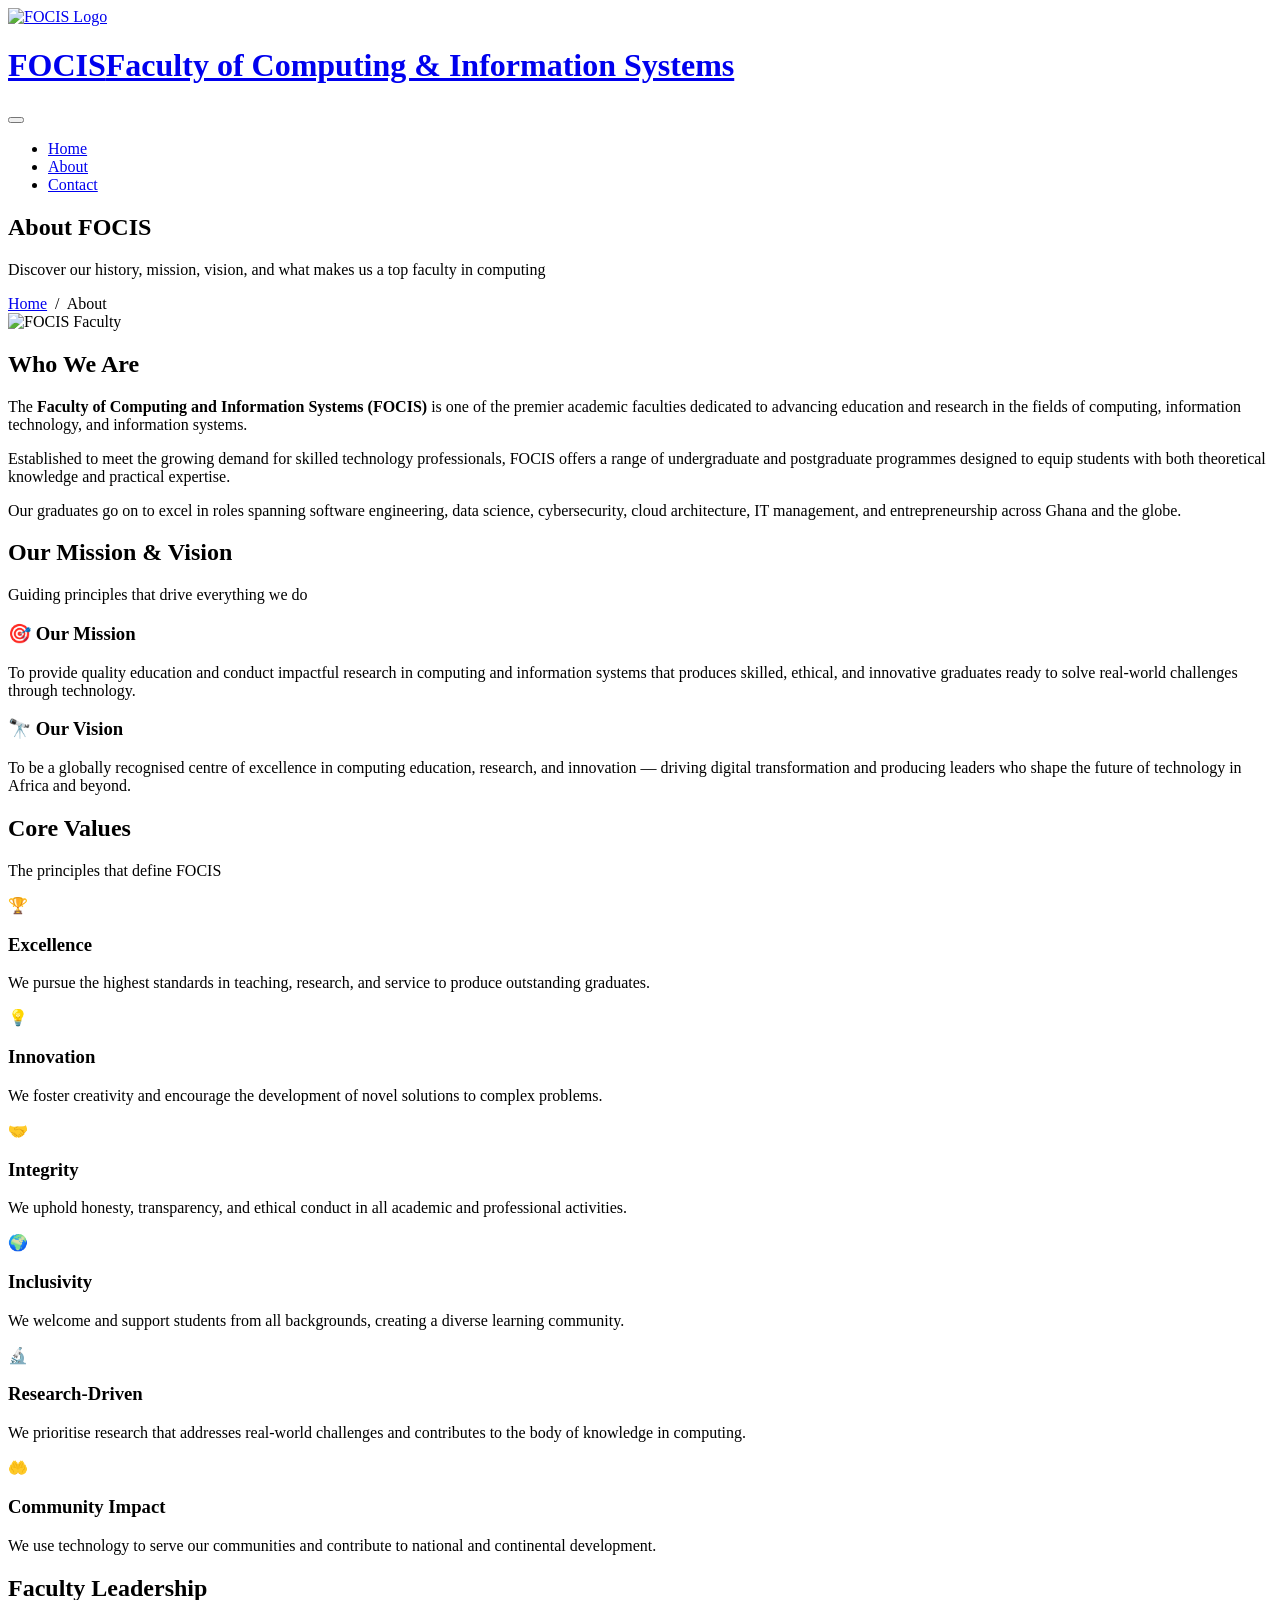
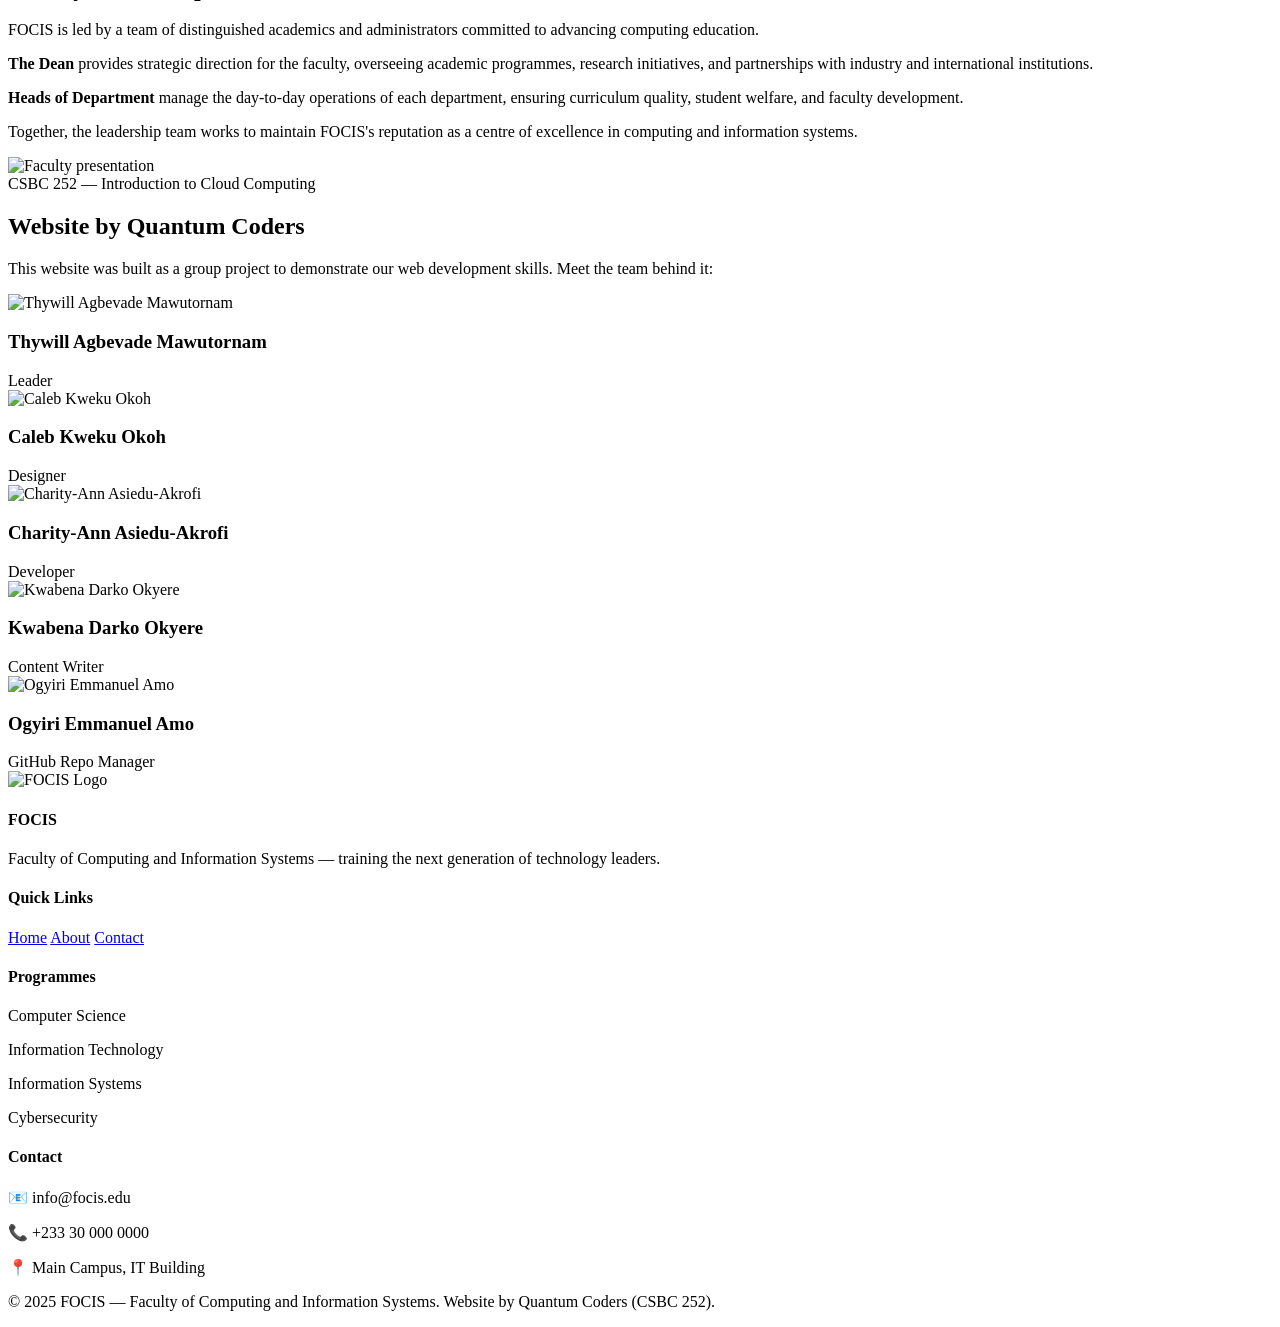
==== about.html @ b1d5926c "Add files via upload" ====
<!DOCTYPE html>
<html lang="en">
<head>
  <meta charset="UTF-8">
  <meta name="viewport" content="width=device-width, initial-scale=1.0">
  <title>About | FOCIS — Faculty of Computing and Information Systems</title>
  <link rel="stylesheet" href="style.css">
</head>
<body>

  <!-- ========== HEADER ========== -->
  <header>
    <div class="container">
      <a href="index.html" class="logo">
         <img src="images/G logo.jpg" alt="FOCIS Logo" class="logo-icon" height ="42" width ="42">
        <h1>FOCIS<span>Faculty of Computing &amp; Information Systems</span></h1>
      </a>
      <nav>
        <button class="hamburger" onclick="toggleMenu()" aria-label="Toggle menu">
          <span></span><span></span><span></span>
        </button>
        <ul id="navMenu">
          <li><a href="index.html">Home</a></li>
          <li><a href="about.html" class="active">About</a></li>
          <li><a href="contact.html">Contact</a></li>
        </ul>
      </nav>
    </div>
  </header>

  <!-- ========== PAGE BANNER ========== -->
  <section class="page-banner">
    <h2>About FOCIS</h2>
    <p>Discover our history, mission, vision, and what makes us a top faculty in computing</p>
    <div class="breadcrumb">
      <a href="index.html">Home</a> &nbsp;/&nbsp; About
    </div>
  </section>

  <!-- ========== OVERVIEW ========== -->
  <section class="section">
    <div class="container">
      <div class="two-col fade-in">
        <div class="image">
          <img src="images/focis.jpg" alt="FOCIS Faculty">
        </div>
        <div class="text">
          <h2>Who We Are</h2>
          <p>The <strong>Faculty of Computing and Information Systems (FOCIS)</strong> is one of the premier academic faculties dedicated to advancing education and research in the fields of computing, information technology, and information systems.</p>
          <p>Established to meet the growing demand for skilled technology professionals, FOCIS offers a range of undergraduate and postgraduate programmes designed to equip students with both theoretical knowledge and practical expertise.</p>
          <p>Our graduates go on to excel in roles spanning software engineering, data science, cybersecurity, cloud architecture, IT management, and entrepreneurship across Ghana and the globe.</p>
        </div>
      </div>
    </div>
  </section>

  <!-- ========== MISSION & VISION ========== -->
  <section class="section" style="background:#fff;">
    <div class="container">
      <div class="section-title fade-in">
        <h2>Our Mission &amp; Vision</h2>
        <p>Guiding principles that drive everything we do</p>
        <span class="underline"></span>
      </div>

      <div class="info-boxes fade-in">
        <div class="info-box">
          <h3>🎯 Our Mission</h3>
          <p>To provide quality education and conduct impactful research in computing and information systems that produces skilled, ethical, and innovative graduates ready to solve real-world challenges through technology.</p>
        </div>
        <div class="info-box">
          <h3>🔭 Our Vision</h3>
          <p>To be a globally recognised centre of excellence in computing education, research, and innovation — driving digital transformation and producing leaders who shape the future of technology in Africa and beyond.</p>
        </div>
      </div>
    </div>
  </section>

  <!-- ========== CORE VALUES ========== -->
  <section class="section">
    <div class="container">
      <div class="section-title fade-in">
        <h2>Core Values</h2>
        <p>The principles that define FOCIS</p>
        <span class="underline"></span>
      </div>

      <div class="cards fade-in">
        <div class="card">
          <div class="icon">🏆</div>
          <h3>Excellence</h3>
          <p>We pursue the highest standards in teaching, research, and service to produce outstanding graduates.</p>
        </div>
        <div class="card">
          <div class="icon">💡</div>
          <h3>Innovation</h3>
          <p>We foster creativity and encourage the development of novel solutions to complex problems.</p>
        </div>
        <div class="card">
          <div class="icon">🤝</div>
          <h3>Integrity</h3>
          <p>We uphold honesty, transparency, and ethical conduct in all academic and professional activities.</p>
        </div>
        <div class="card">
          <div class="icon">🌍</div>
          <h3>Inclusivity</h3>
          <p>We welcome and support students from all backgrounds, creating a diverse learning community.</p>
        </div>
        <div class="card">
          <div class="icon">🔬</div>
          <h3>Research-Driven</h3>
          <p>We prioritise research that addresses real-world challenges and contributes to the body of knowledge in computing.</p>
        </div>
        <div class="card">
          <div class="icon">🤲</div>
          <h3>Community Impact</h3>
          <p>We use technology to serve our communities and contribute to national and continental development.</p>
        </div>
      </div>
    </div>
  </section>

  <!-- ========== LEADERSHIP ========== -->
  <section class="section">
    <div class="container">
      <div class="two-col fade-in">
        <div class="text">
          <h2>Faculty Leadership</h2>
          <p>FOCIS is led by a team of distinguished academics and administrators committed to advancing computing education.</p>
          <p><strong>The Dean</strong> provides strategic direction for the faculty, overseeing academic programmes, research initiatives, and partnerships with industry and international institutions.</p>
          <p><strong>Heads of Department</strong> manage the day-to-day operations of each department, ensuring curriculum quality, student welfare, and faculty development.</p>
          <p>Together, the leadership team works to maintain FOCIS's reputation as a centre of excellence in computing and information systems.</p>
        </div>
        <div class="image">
          <img src="images/GT.jpeg" alt="Faculty presentation">
        </div>
      </div>
    </div>
  </section>

  <!-- ========== GROUP CREDITS ========== -->
  <section class="credits-banner">
    <div class="container">
      <span class="course-tag">CSBC 252 — Introduction to Cloud Computing</span>
      <h2>Website by Quantum Coders</h2>
      <p>This website was built as a group project to demonstrate our web development skills. Meet the team behind it:</p>

      <div class="team-grid">
        <div class="team-card">
          <div class="avatar">
            <img src="images/THYWILL.jpeg" alt="Thywill Agbevade Mawutornam">
          </div>
          <h3>Thywill Agbevade Mawutornam</h3>
          <div class="role">Leader</div>
        </div>
        <div class="team-card">
          <div class="avatar">
            <img src="images/CALEB1.jpeg" alt="Caleb Kweku Okoh">
          </div>
          <h3>Caleb Kweku Okoh</h3>
          <div class="role">Designer</div>
        </div>
        <div class="team-card">
          <div class="avatar">
            <img src="images/ANN.jpeg" alt="Charity-Ann Asiedu-Akrofi">
          </div>
          <h3>Charity-Ann Asiedu-Akrofi</h3>
          <div class="role">Developer</div>
        </div>
        <div class="team-card">
          <div class="avatar">
            <img src="images/DARKO1.jpeg" alt="Kwabena Darko Okyere">
          </div>
          <h3>Kwabena Darko Okyere</h3>
          <div class="role">Content Writer</div>
        </div>
        <div class="team-card">
          <div class="avatar">
            <img src="images/AMO1.jpeg" alt="Ogyiri Emmanuel Amo">
          </div>
          <h3>Ogyiri Emmanuel Amo</h3>
          <div class="role">GitHub Repo Manager</div>
        </div>
      </div>
    </div>
  </section>

  <!-- ========== FOOTER ========== -->
  <footer>
    <div class="container">
      <div class="footer-grid">
        <div class="footer-col">
          <img src="images/G logo.jpg" alt="FOCIS Logo" class="logo-icon" height ="42" width ="42">
          <h4> FOCIS</h4>
          <p>Faculty of Computing and Information Systems — training the next generation of technology leaders.</p>
        </div>
        <div class="footer-col">
          <h4>Quick Links</h4>
          <a href="index.html">Home</a>
          <a href="about.html">About</a>
          <a href="contact.html">Contact</a>
        </div>
        <div class="footer-col">
          <h4>Programmes</h4>
          <p>Computer Science</p>
          <p>Information Technology</p>
          <p>Information Systems</p>
          <p>Cybersecurity</p>
        </div>
        <div class="footer-col">
          <h4>Contact</h4>
          <p>📧 info@focis.edu</p>
          <p>📞 +233 30 000 0000</p>
          <p>📍 Main Campus, IT Building</p>
        </div>
      </div>
      <div class="footer-bottom">
        <p>&copy; 2025 FOCIS — Faculty of Computing and Information Systems. Website by Quantum Coders (CSBC 252).</p>
      </div>
    </div>
  </footer>

  <!-- ========== JAVASCRIPT ========== -->
  <script>
    function toggleMenu() {
      document.getElementById('navMenu').classList.toggle('open');
    }

    const observer = new IntersectionObserver((entries) => {
      entries.forEach(entry => {
        if (entry.isIntersecting) {
          entry.target.classList.add('visible');
        }
      });
    }, { threshold: 0.15 });

    document.querySelectorAll('.fade-in').forEach(el => observer.observe(el));
  </script>

</body>
</html>
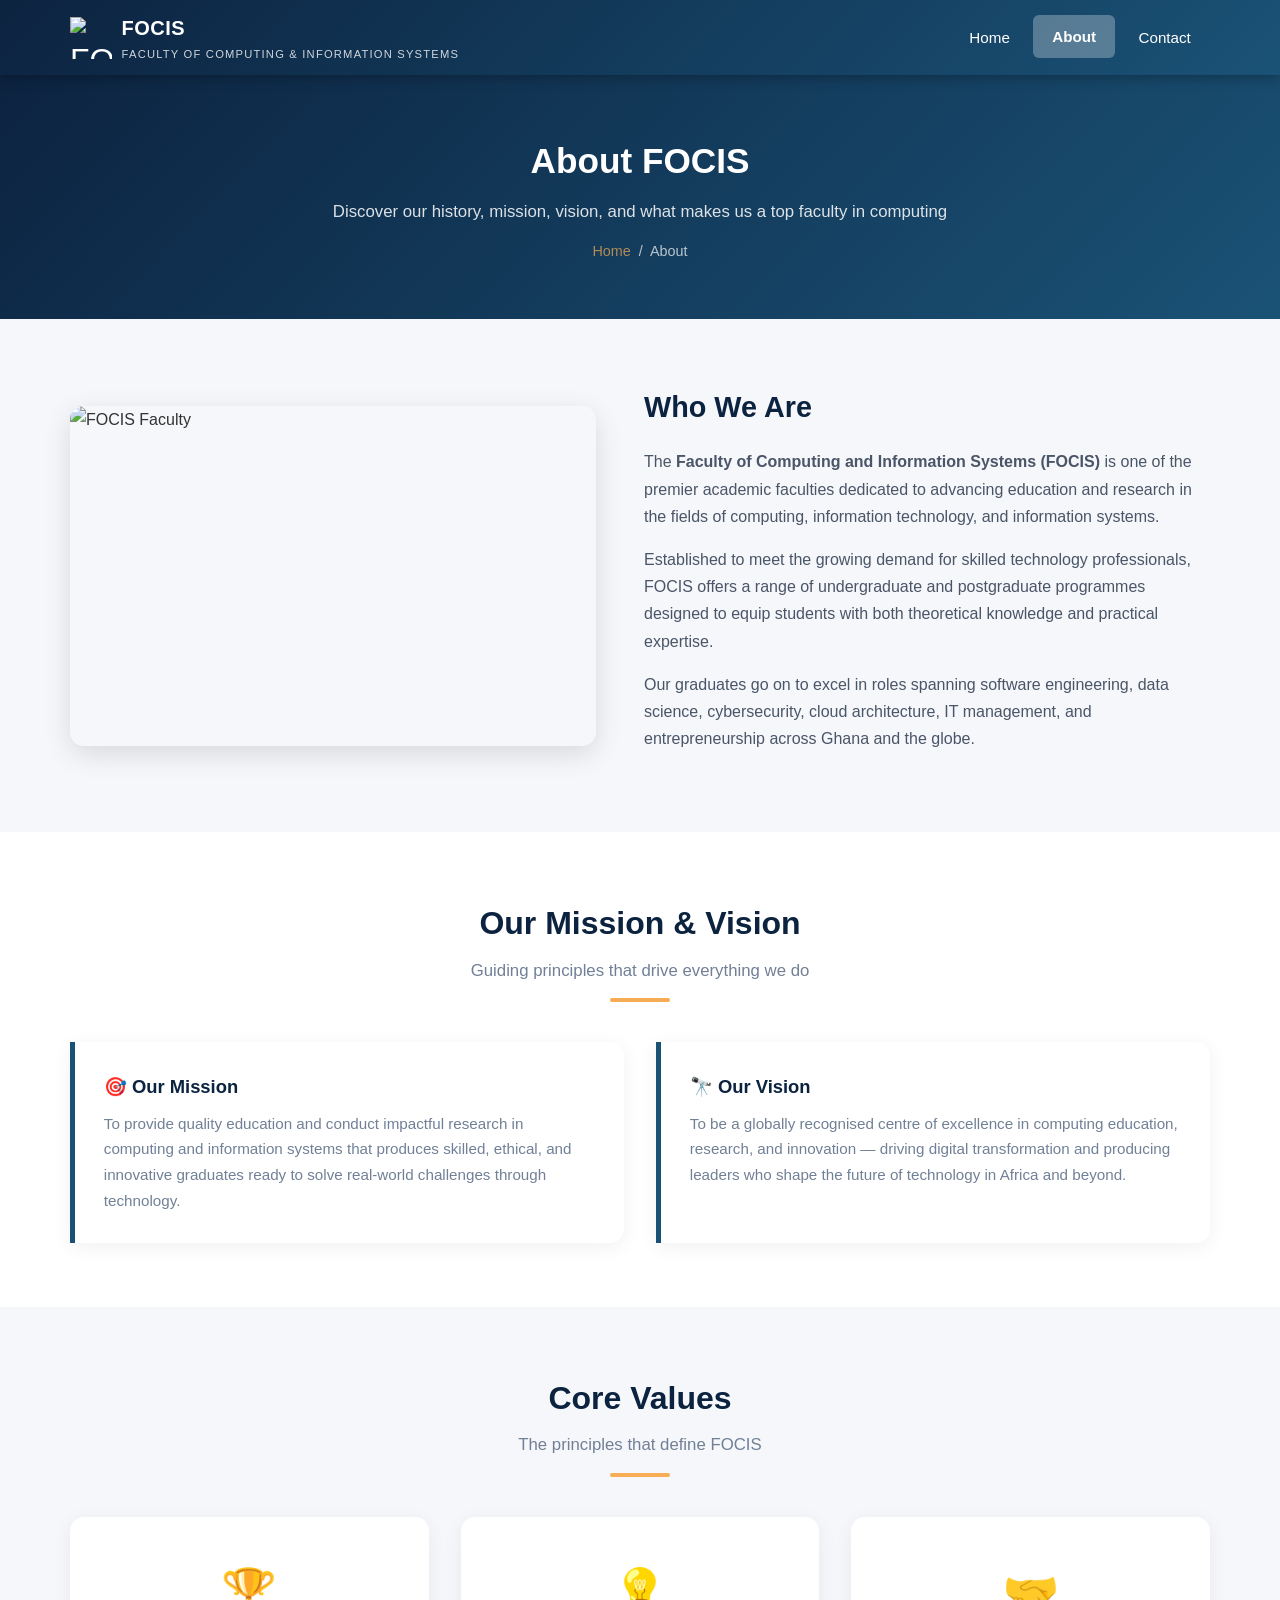
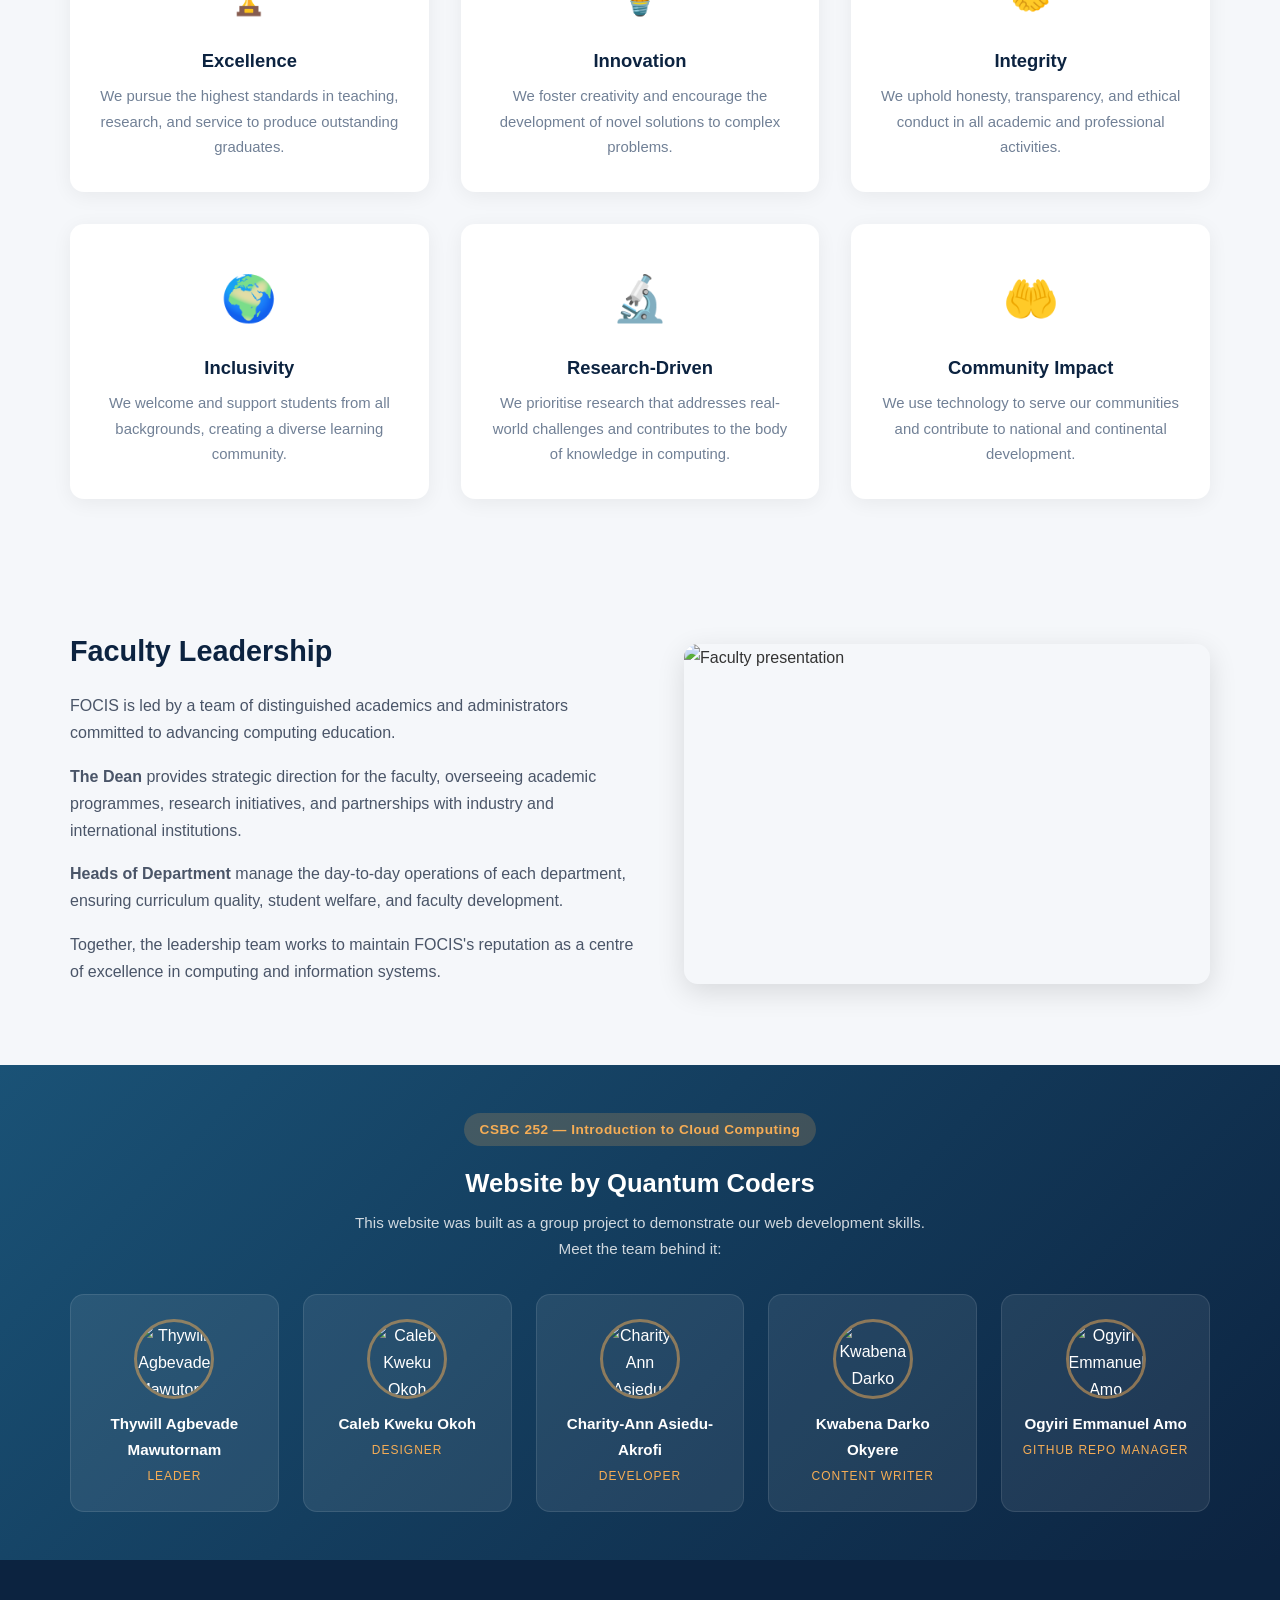
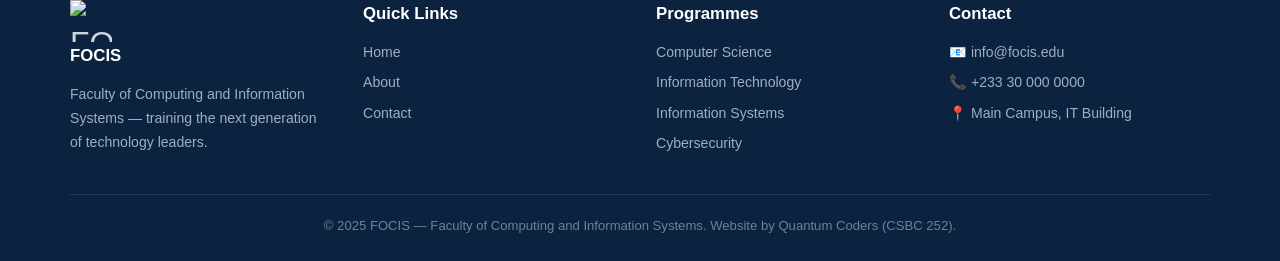
==== commit ec8a8d52: "few changes to index.html, added script.js and style.css, and made minor edits to about.html" ====
--- a/about.html
+++ b/about.html
@@ -220,22 +220,7 @@
     </div>
   </footer>
 
-  <!-- ========== JAVASCRIPT ========== -->
-  <script>
-    function toggleMenu() {
-      document.getElementById('navMenu').classList.toggle('open');
-    }
-
-    const observer = new IntersectionObserver((entries) => {
-      entries.forEach(entry => {
-        if (entry.isIntersecting) {
-          entry.target.classList.add('visible');
-        }
-      });
-    }, { threshold: 0.15 });
-
-    document.querySelectorAll('.fade-in').forEach(el => observer.observe(el));
-  </script>
+    <script src="script.js"></script>
 
 </body>
 </html>
--- a/style.css
+++ b/style.css
@@ -0,0 +1,884 @@
+/* ===================================
+   FOCIS – Faculty of Computing and
+   Information Systems Website
+   =================================== */
+
+/* ---------- Reset & Base ---------- */
+*,
+*::before,
+*::after {
+  margin: 0;
+  padding: 0;
+  box-sizing: border-box;
+}
+
+html {
+  scroll-behavior: smooth;
+}
+
+body {
+  font-family: 'Segoe UI', Tahoma, Geneva, Verdana, sans-serif;
+  line-height: 1.7;
+  color: #333;
+  background-color: #f5f7fa;
+}
+
+a {
+  text-decoration: none;
+  color: inherit;
+}
+
+img {
+  max-width: 100%;
+  height: auto;
+  display: block;
+}
+
+ul {
+  list-style: none;
+}
+
+/* ---------- Utility ---------- */
+.container {
+  width: 90%;
+  max-width: 1140px;
+  margin: 0 auto;
+}
+
+/* ---------- Header / Navigation ---------- */
+header {
+  background: linear-gradient(135deg, #0c2340, #1a5276);
+  color: #fff;
+  position: sticky;
+  top: 0;
+  z-index: 1000;
+  box-shadow: 0 2px 12px rgba(0, 0, 0, 0.3);
+}
+
+header .container {
+  display: flex;
+  align-items: center;
+  justify-content: space-between;
+  padding: 0.7rem 0;
+}
+
+.logo {
+  display: flex;
+  align-items: center;
+  gap: 0.6rem;
+}
+
+.logo-icon {
+  font-size: 2rem;
+}
+
+.logo h1 {
+  font-size: 1.25rem;
+  font-weight: 700;
+  letter-spacing: 0.5px;
+}
+
+.logo span {
+  display: block;
+  font-size: 0.7rem;
+  font-weight: 400;
+  opacity: 0.8;
+  letter-spacing: 1.2px;
+  text-transform: uppercase;
+}
+
+nav ul {
+  display: flex;
+  gap: 0.25rem;
+}
+
+nav ul li a {
+  display: inline-block;
+  padding: 0.55rem 1.2rem;
+  border-radius: 6px;
+  font-weight: 500;
+  font-size: 0.95rem;
+  transition: background 0.3s, transform 0.2s;
+}
+
+nav ul li a:hover,
+nav ul li a.active {
+  background: rgba(255, 255, 255, 0.18);
+  transform: translateY(-1px);
+}
+
+nav ul li a.active {
+  background: rgba(255, 255, 255, 0.28);
+  font-weight: 700;
+}
+
+/* Mobile hamburger */
+.hamburger {
+  display: none;
+  flex-direction: column;
+  gap: 5px;
+  cursor: pointer;
+  background: none;
+  border: none;
+  padding: 6px;
+}
+
+.hamburger span {
+  display: block;
+  width: 26px;
+  height: 3px;
+  background: #fff;
+  border-radius: 3px;
+  transition: 0.3s;
+}
+
+/* ---------- Hero Section ---------- */
+.hero {
+  position: relative;
+  min-height: 480px;
+  display: flex;
+  align-items: center;
+  justify-content: center;
+  text-align: center;
+  color: #fff;
+  overflow: hidden;
+  background: linear-gradient(135deg, #0c2340 0%, #1a5276 40%, #0c2340 70%, #1a3a5c 100%);
+  background-size: 300% 300%;
+  animation: heroGradient 10s ease infinite;
+}
+
+@keyframes heroGradient {
+  0%   { background-position: 0% 50%; }
+  50%  { background-position: 100% 50%; }
+  100% { background-position: 0% 50%; }
+}
+
+/* Hero video background */
+.hero-video {
+  position: absolute;
+  inset: 0;
+  width: 100%;
+  height: 100%;
+  object-fit: cover;
+  z-index: 0;
+}
+
+/* Dark overlay on top of video */
+.hero-overlay {
+  position: absolute;
+  inset: 0;
+  background: rgba(12, 35, 64, 0.65);
+  z-index: 1;
+}
+
+/* Fallback animated gradient when no video is loaded */
+.hero-video:not([src]),
+.hero-video source:not([src]) {
+  display: none;
+}
+
+.hero-bg {
+  position: absolute;
+  inset: 0;
+  background-size: cover;
+  background-position: center;
+  filter: brightness(0.38);
+  z-index: 0;
+}
+
+/* ---------- Image Placeholder ---------- */
+.img-placeholder {
+  width: 100%;
+  height: 340px;
+  background: linear-gradient(135deg, #e2e8f0, #cbd5e0);
+  border: 3px dashed #a0aec0;
+  border-radius: 14px;
+  display: flex;
+  flex-direction: column;
+  align-items: center;
+  justify-content: center;
+  gap: 0.5rem;
+  text-align: center;
+  transition: background 0.3s;
+}
+
+.img-placeholder:hover {
+  background: linear-gradient(135deg, #cbd5e0, #a0aec0);
+}
+
+.img-placeholder .placeholder-icon {
+  font-size: 3rem;
+  opacity: 0.7;
+}
+
+.img-placeholder .placeholder-label {
+  font-size: 1.1rem;
+  font-weight: 700;
+  color: #4a5568;
+}
+
+.img-placeholder .placeholder-hint {
+  font-size: 0.78rem;
+  color: #718096;
+  background: rgba(255,255,255,0.6);
+  padding: 0.25rem 0.8rem;
+  border-radius: 50px;
+  font-family: monospace;
+}
+
+.hero-content {
+  position: relative;
+  z-index: 2;
+  padding: 3rem 1.5rem;
+  max-width: 780px;
+}
+
+.hero-content h2 {
+  font-size: 2.8rem;
+  font-weight: 800;
+  margin-bottom: 0.5rem;
+  text-shadow: 0 2px 10px rgba(0,0,0,0.5);
+}
+
+.hero-content .hero-sub {
+  font-size: 1.1rem;
+  font-weight: 600;
+  opacity: 0.9;
+  margin-bottom: 0.4rem;
+  letter-spacing: 1px;
+  text-transform: uppercase;
+  color: #f6ad55;
+}
+
+.hero-content p {
+  font-size: 1.1rem;
+  opacity: 0.9;
+  margin-bottom: 1.5rem;
+}
+
+.hero-btns {
+  display: flex;
+  gap: 1rem;
+  justify-content: center;
+  flex-wrap: wrap;
+}
+
+.btn {
+  display: inline-block;
+  padding: 0.75rem 2rem;
+  border-radius: 50px;
+  font-weight: 600;
+  font-size: 1rem;
+  transition: background 0.3s, transform 0.2s, box-shadow 0.3s;
+  cursor: pointer;
+  border: none;
+}
+
+.btn-primary {
+  background: #f6ad55;
+  color: #0c2340;
+}
+
+.btn-primary:hover {
+  background: #ed8936;
+  transform: translateY(-2px);
+  box-shadow: 0 4px 14px rgba(237, 137, 54, 0.45);
+}
+
+.btn-secondary {
+  background: transparent;
+  color: #fff;
+  border: 2px solid rgba(255,255,255,0.5);
+}
+
+.btn-secondary:hover {
+  background: rgba(255,255,255,0.15);
+  border-color: #fff;
+  transform: translateY(-2px);
+}
+
+.btn-solid-blue {
+  background: #1a5276;
+  color: #fff;
+}
+
+.btn-solid-blue:hover {
+  background: #0c2340;
+  transform: translateY(-2px);
+  box-shadow: 0 4px 14px rgba(26, 82, 118, 0.4);
+}
+
+/* ---------- Section ---------- */
+.section {
+  padding: 4rem 0;
+}
+
+.section-title {
+  text-align: center;
+  margin-bottom: 2.5rem;
+}
+
+.section-title h2 {
+  font-size: 2rem;
+  color: #0c2340;
+  margin-bottom: 0.4rem;
+}
+
+.section-title p {
+  color: #718096;
+  font-size: 1.05rem;
+}
+
+.section-title .underline {
+  display: block;
+  width: 60px;
+  height: 4px;
+  background: #f6ad55;
+  margin: 0.8rem auto 0;
+  border-radius: 2px;
+}
+
+/* ---------- Stats Bar ---------- */
+.stats-bar {
+  background: #0c2340;
+  color: #fff;
+  padding: 2.5rem 0;
+}
+
+.stats-grid {
+  display: grid;
+  grid-template-columns: repeat(auto-fit, minmax(180px, 1fr));
+  gap: 1.5rem;
+  text-align: center;
+}
+
+.stat-item h3 {
+  font-size: 2.4rem;
+  font-weight: 800;
+  color: #f6ad55;
+}
+
+.stat-item p {
+  font-size: 0.9rem;
+  opacity: 0.8;
+  margin-top: 0.2rem;
+}
+
+/* ---------- Cards Grid ---------- */
+.cards {
+  display: grid;
+  grid-template-columns: repeat(auto-fit, minmax(280px, 1fr));
+  gap: 2rem;
+}
+
+.card {
+  background: #fff;
+  border-radius: 14px;
+  padding: 2rem 1.8rem;
+  text-align: center;
+  box-shadow: 0 4px 20px rgba(0, 0, 0, 0.06);
+  transition: transform 0.3s, box-shadow 0.3s;
+  border-top: 4px solid transparent;
+}
+
+.card:hover {
+  transform: translateY(-6px);
+  box-shadow: 0 12px 30px rgba(0, 0, 0, 0.12);
+  border-top-color: #f6ad55;
+}
+
+.card .icon {
+  font-size: 2.8rem;
+  margin-bottom: 1rem;
+}
+
+.card h3 {
+  font-size: 1.15rem;
+  color: #0c2340;
+  margin-bottom: 0.5rem;
+}
+
+.card p {
+  color: #718096;
+  font-size: 0.93rem;
+}
+
+/* ---------- Two-Column Layout ---------- */
+.two-col {
+  display: flex;
+  align-items: center;
+  gap: 3rem;
+  flex-wrap: wrap;
+}
+
+.two-col .text {
+  flex: 1 1 420px;
+}
+
+.two-col .text h2 {
+  font-size: 1.8rem;
+  color: #0c2340;
+  margin-bottom: 1rem;
+}
+
+.two-col .text p {
+  color: #4a5568;
+  margin-bottom: 1rem;
+  font-size: 1rem;
+}
+
+.two-col .image {
+  flex: 1 1 380px;
+  border-radius: 14px;
+  overflow: hidden;
+  box-shadow: 0 8px 28px rgba(0, 0, 0, 0.12);
+}
+
+.two-col .image img {
+  width: 100%;
+  height: 340px;
+  object-fit: cover;
+}
+
+/* ---------- Team / Group Credits ---------- */
+.credits-banner {
+  background: linear-gradient(135deg, #1a5276, #0c2340);
+  color: #fff;
+  padding: 3rem 0;
+  text-align: center;
+}
+
+.credits-banner h2 {
+  font-size: 1.6rem;
+  margin-bottom: 0.3rem;
+}
+
+.credits-banner .course-tag {
+  display: inline-block;
+  background: rgba(246, 173, 85, 0.2);
+  color: #f6ad55;
+  font-size: 0.85rem;
+  font-weight: 600;
+  padding: 0.3rem 1rem;
+  border-radius: 50px;
+  letter-spacing: 0.5px;
+  margin-bottom: 1rem;
+}
+
+.credits-banner p {
+  opacity: 0.8;
+  font-size: 0.95rem;
+  max-width: 600px;
+  margin: 0 auto;
+}
+
+.team-grid {
+  display: grid;
+  grid-template-columns: repeat(auto-fit, minmax(200px, 1fr));
+  gap: 1.5rem;
+  margin-top: 2rem;
+}
+
+.team-card {
+  background: rgba(255, 255, 255, 0.08);
+  border: 1px solid rgba(255, 255, 255, 0.1);
+  border-radius: 14px;
+  padding: 1.5rem 1.2rem;
+  text-align: center;
+  transition: transform 0.3s, background 0.3s;
+}
+
+.team-card:hover {
+  transform: translateY(-4px);
+  background: rgba(255, 255, 255, 0.14);
+}
+
+.team-card .avatar {
+  width: 80px;
+  height: 80px;
+  border-radius: 50%;
+  margin: 0 auto 0.8rem;
+  overflow: hidden;
+  border: 3px solid rgba(246, 173, 85, 0.5);
+}
+
+.team-card .avatar img {
+  width: 100%;
+  height: 100%;
+  object-fit: cover;
+}
+
+.team-card h3 {
+  font-size: 0.95rem;
+  color: #fff;
+  margin-bottom: 0.2rem;
+}
+
+.team-card .role {
+  font-size: 0.75rem;
+  color: #f6ad55;
+  text-transform: uppercase;
+  letter-spacing: 1px;
+}
+
+/* About page team (light version) */
+.team-grid-light {
+  display: grid;
+  grid-template-columns: repeat(auto-fit, minmax(200px, 1fr));
+  gap: 1.5rem;
+}
+
+.team-card-light {
+  background: #fff;
+  border-radius: 14px;
+  padding: 1.8rem 1.2rem;
+  text-align: center;
+  box-shadow: 0 4px 20px rgba(0, 0, 0, 0.06);
+  transition: transform 0.3s, box-shadow 0.3s;
+}
+
+.team-card-light:hover {
+  transform: translateY(-5px);
+  box-shadow: 0 12px 30px rgba(0, 0, 0, 0.12);
+}
+
+.team-card-light .avatar {
+  width: 90px;
+  height: 90px;
+  border-radius: 50%;
+  margin: 0 auto 0.8rem;
+  overflow: hidden;
+  border: 3px solid #e2e8f0;
+}
+
+.team-card-light .avatar img {
+  width: 100%;
+  height: 100%;
+  object-fit: cover;
+}
+
+.team-card-light h3 {
+  font-size: 1rem;
+  color: #0c2340;
+  margin-bottom: 0.2rem;
+}
+
+.team-card-light .role {
+  font-size: 0.78rem;
+  color: #f6ad55;
+  text-transform: uppercase;
+  letter-spacing: 1px;
+  font-weight: 600;
+  margin-bottom: 0.4rem;
+}
+
+.team-card-light p {
+  font-size: 0.85rem;
+  color: #718096;
+}
+
+/* ---------- Info Boxes ---------- */
+.info-boxes {
+  display: grid;
+  grid-template-columns: repeat(auto-fit, minmax(300px, 1fr));
+  gap: 2rem;
+}
+
+.info-box {
+  background: #fff;
+  border-left: 5px solid #1a5276;
+  border-radius: 0 14px 14px 0;
+  padding: 1.8rem;
+  box-shadow: 0 4px 20px rgba(0, 0, 0, 0.06);
+}
+
+.info-box h3 {
+  color: #0c2340;
+  margin-bottom: 0.5rem;
+  font-size: 1.15rem;
+}
+
+.info-box p {
+  color: #718096;
+  font-size: 0.95rem;
+}
+
+/* ---------- Contact Page ---------- */
+.contact-wrapper {
+  display: grid;
+  grid-template-columns: 1fr 1fr;
+  gap: 3rem;
+  align-items: start;
+}
+
+.contact-info-cards {
+  display: flex;
+  flex-direction: column;
+  gap: 1.5rem;
+}
+
+.contact-info-card {
+  background: #fff;
+  border-radius: 14px;
+  padding: 1.5rem 1.8rem;
+  display: flex;
+  align-items: center;
+  gap: 1.2rem;
+  box-shadow: 0 4px 20px rgba(0, 0, 0, 0.06);
+  transition: transform 0.3s;
+}
+
+.contact-info-card:hover {
+  transform: translateX(6px);
+}
+
+.contact-info-card .c-icon {
+  font-size: 1.6rem;
+  min-width: 50px;
+  height: 50px;
+  display: flex;
+  align-items: center;
+  justify-content: center;
+  background: #ebf4ff;
+  border-radius: 12px;
+}
+
+.contact-info-card h4 {
+  color: #0c2340;
+  font-size: 1rem;
+  margin-bottom: 0.15rem;
+}
+
+.contact-info-card p {
+  color: #718096;
+  font-size: 0.9rem;
+}
+
+/* Contact Form */
+.contact-form {
+  background: #fff;
+  border-radius: 14px;
+  padding: 2.5rem;
+  box-shadow: 0 4px 20px rgba(0, 0, 0, 0.06);
+}
+
+.contact-form h3 {
+  font-size: 1.4rem;
+  color: #0c2340;
+  margin-bottom: 1.5rem;
+}
+
+.form-group {
+  margin-bottom: 1.2rem;
+}
+
+.form-group label {
+  display: block;
+  font-weight: 600;
+  color: #4a5568;
+  margin-bottom: 0.35rem;
+  font-size: 0.9rem;
+}
+
+.form-group input,
+.form-group textarea,
+.form-group select {
+  width: 100%;
+  padding: 0.75rem 1rem;
+  border: 2px solid #e2e8f0;
+  border-radius: 10px;
+  font-size: 0.95rem;
+  font-family: inherit;
+  transition: border-color 0.3s, box-shadow 0.3s;
+  background: #f7fafc;
+}
+
+.form-group input:focus,
+.form-group textarea:focus,
+.form-group select:focus {
+  outline: none;
+  border-color: #1a5276;
+  box-shadow: 0 0 0 3px rgba(26, 82, 118, 0.12);
+  background: #fff;
+}
+
+.form-group textarea {
+  min-height: 120px;
+  resize: vertical;
+}
+
+.contact-form .btn {
+  width: 100%;
+  padding: 0.85rem;
+  font-size: 1rem;
+}
+
+/* Map */
+.map-section {
+  border-radius: 14px;
+  overflow: hidden;
+  box-shadow: 0 4px 20px rgba(0, 0, 0, 0.06);
+}
+
+.map-section iframe {
+  width: 100%;
+  height: 300px;
+  border: none;
+}
+
+/* ---------- Page Banner ---------- */
+.page-banner {
+  background: linear-gradient(135deg, #0c2340, #1a5276);
+  color: #fff;
+  text-align: center;
+  padding: 3.5rem 1.5rem;
+}
+
+.page-banner h2 {
+  font-size: 2.2rem;
+  font-weight: 800;
+  margin-bottom: 0.4rem;
+}
+
+.page-banner p {
+  font-size: 1.05rem;
+  opacity: 0.85;
+}
+
+.page-banner .breadcrumb {
+  margin-top: 0.8rem;
+  font-size: 0.9rem;
+  opacity: 0.7;
+}
+
+.page-banner .breadcrumb a {
+  color: #f6ad55;
+  opacity: 1;
+}
+
+/* ---------- Footer ---------- */
+footer {
+  background: #0c2340;
+  color: #cbd5e0;
+  padding: 2.5rem 0 1.5rem;
+  margin-top: 0;
+}
+
+.footer-grid {
+  display: grid;
+  grid-template-columns: repeat(auto-fit, minmax(220px, 1fr));
+  gap: 2rem;
+  margin-bottom: 2rem;
+}
+
+.footer-col h4 {
+  color: #fff;
+  font-size: 1.05rem;
+  margin-bottom: 0.8rem;
+}
+
+.footer-col p,
+.footer-col a {
+  font-size: 0.88rem;
+  color: #a0aec0;
+  display: block;
+  margin-bottom: 0.4rem;
+  transition: color 0.2s;
+}
+
+.footer-col a:hover {
+  color: #f6ad55;
+}
+
+.footer-bottom {
+  text-align: center;
+  border-top: 1px solid rgba(255, 255, 255, 0.1);
+  padding-top: 1.2rem;
+  font-size: 0.82rem;
+  color: #718096;
+}
+
+/* ---------- Success Message ---------- */
+.success-msg {
+  display: none;
+  background: #c6f6d5;
+  color: #276749;
+  padding: 1rem 1.5rem;
+  border-radius: 10px;
+  margin-top: 1rem;
+  text-align: center;
+  font-weight: 600;
+}
+
+.success-msg.show {
+  display: block;
+  animation: fadeIn 0.5s ease;
+}
+
+/* ---------- Animations ---------- */
+@keyframes fadeIn {
+  from { opacity: 0; transform: translateY(10px); }
+  to   { opacity: 1; transform: translateY(0); }
+}
+
+.fade-in {
+  opacity: 0;
+  transform: translateY(20px);
+  transition: opacity 0.6s ease, transform 0.6s ease;
+}
+
+.fade-in.visible {
+  opacity: 1;
+  transform: translateY(0);
+}
+
+/* ---------- Responsive ---------- */
+@media (max-width: 768px) {
+  .hamburger {
+    display: flex;
+  }
+
+  nav ul {
+    display: none;
+    flex-direction: column;
+    position: absolute;
+    top: 100%;
+    left: 0;
+    right: 0;
+    background: #0c2340;
+    padding: 1rem;
+    gap: 0;
+    box-shadow: 0 8px 20px rgba(0,0,0,0.2);
+  }
+
+  nav ul.open {
+    display: flex;
+  }
+
+  nav ul li a {
+    display: block;
+    padding: 0.75rem 1rem;
+    border-radius: 8px;
+  }
+
+  .hero-content h2 {
+    font-size: 1.8rem;
+  }
+
+  .two-col {
+    flex-direction: column;
+  }
+
+  .contact-wrapper {
+    grid-template-columns: 1fr;
+  }
+
+  .stats-grid {
+    grid-template-columns: repeat(2, 1fr);
+  }
+
+  .team-grid,
+  .team-grid-light {
+    grid-template-columns: repeat(auto-fit, minmax(160px, 1fr));
+  }
+}
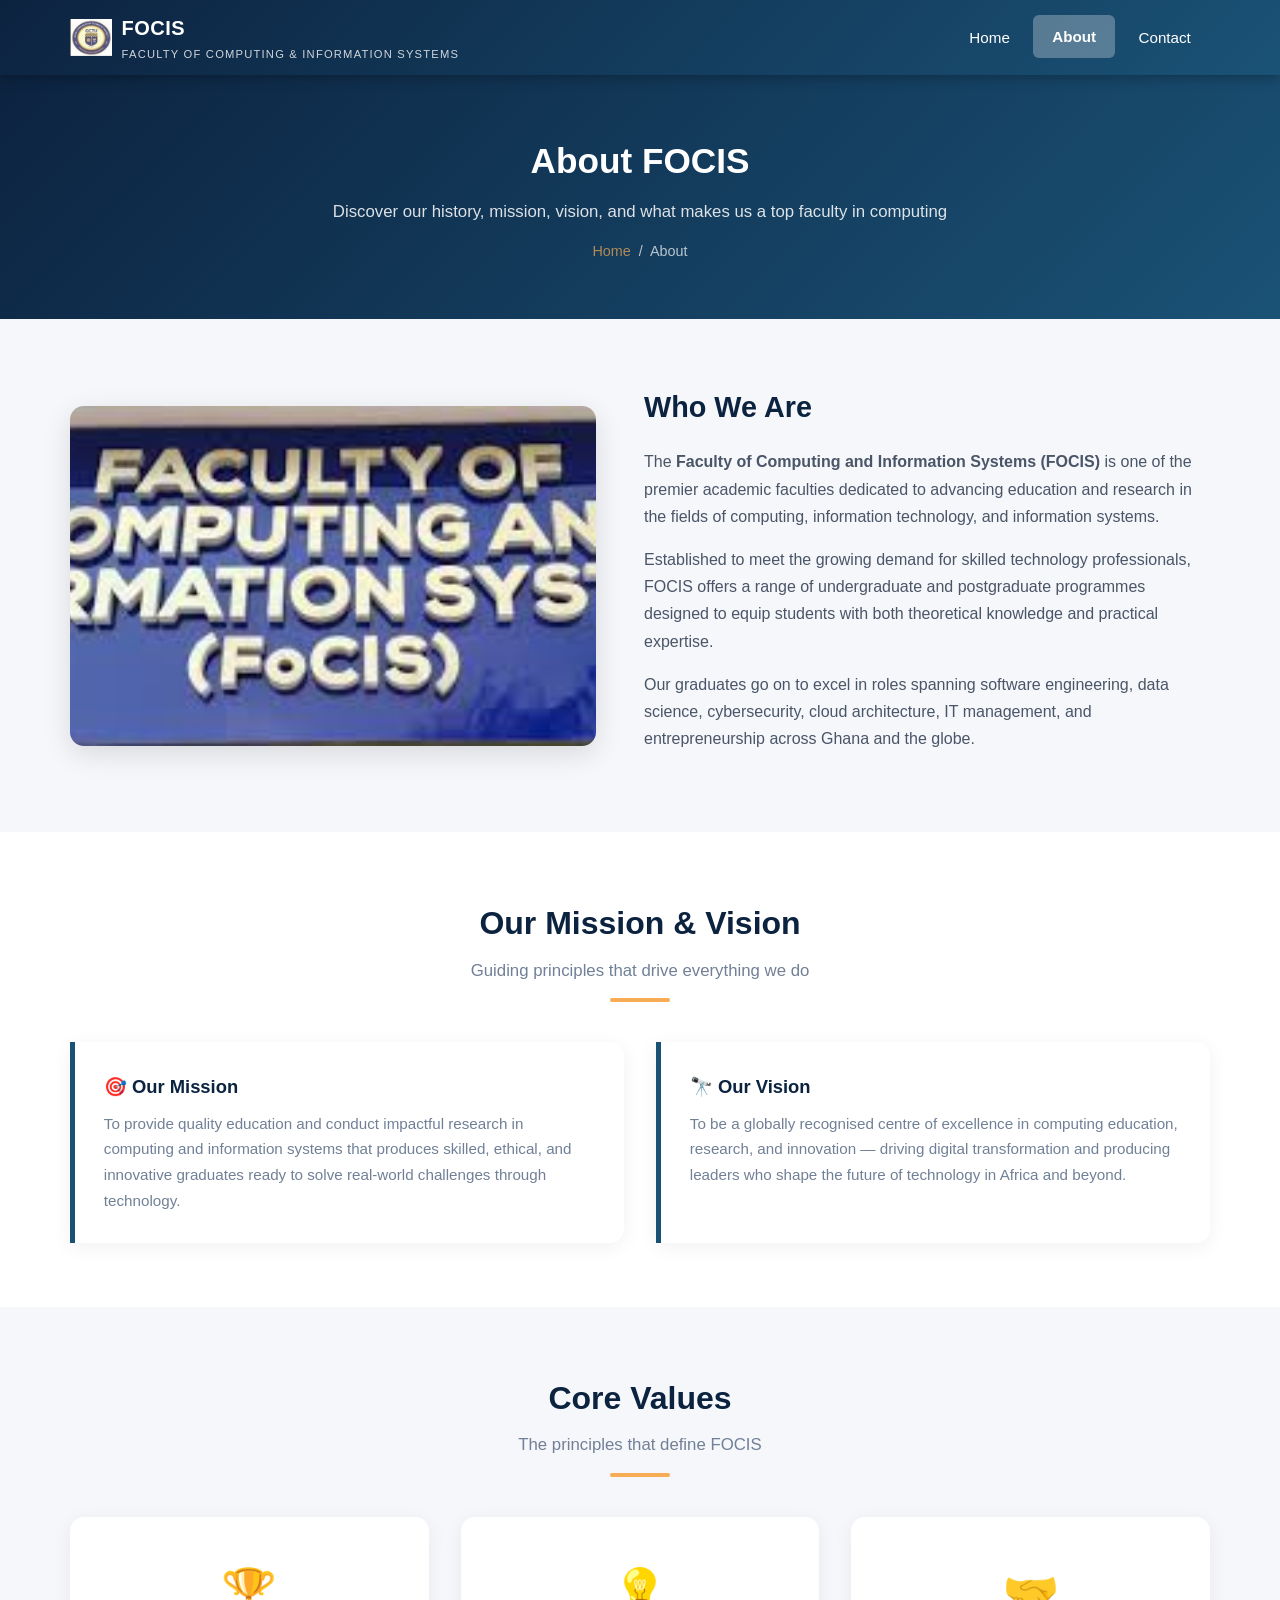
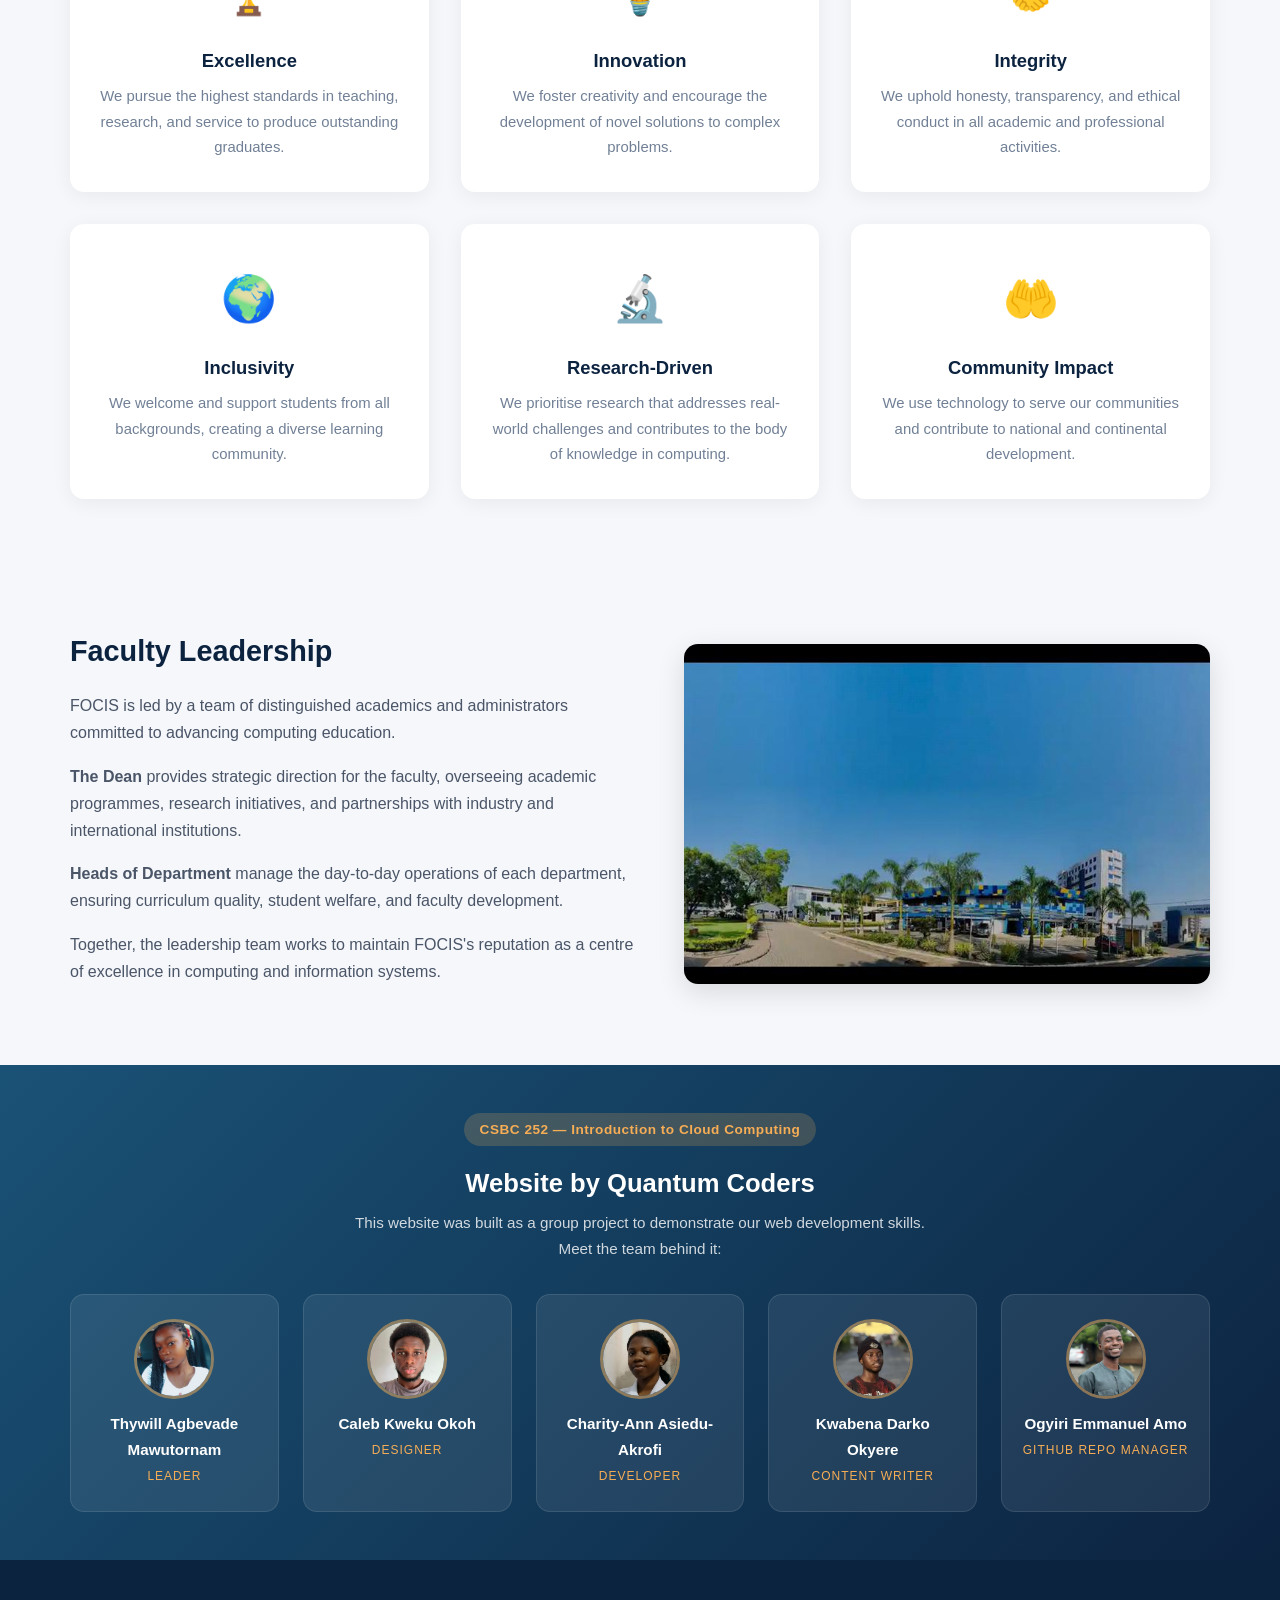
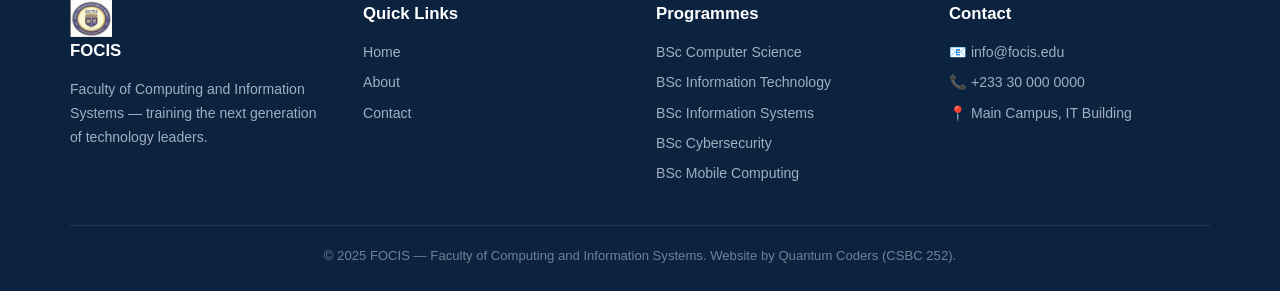
==== commit 5bae44cc: "Changes in programmes" ====
--- a/about.html
+++ b/about.html
@@ -202,10 +202,11 @@
         </div>
         <div class="footer-col">
           <h4>Programmes</h4>
-          <p>Computer Science</p>
-          <p>Information Technology</p>
-          <p>Information Systems</p>
-          <p>Cybersecurity</p>
+          <p>BSc Computer Science</p>
+          <p>BSc Information Technology</p>
+          <p>BSc Information Systems</p>
+          <p>BSc Cybersecurity</p>
+          <p>BSc Mobile Computing</p>
         </div>
         <div class="footer-col">
           <h4>Contact</h4>
